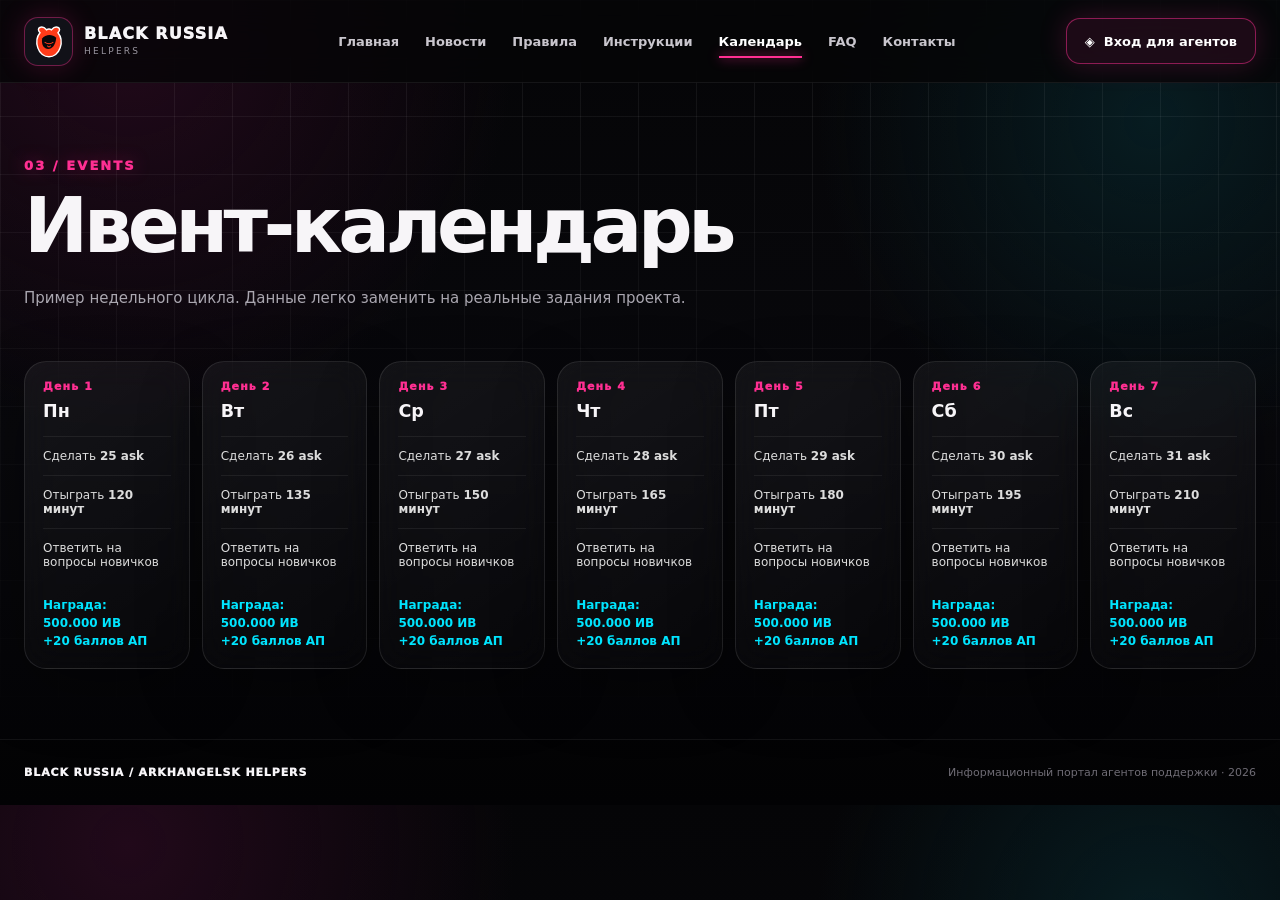
==== calendar.html @ 9c011f5d "Add files via upload" ====
<!doctype html><html lang="ru"><head><meta charset="utf-8"><meta name="viewport" content="width=device-width,initial-scale=1"><meta name="theme-color" content="#050507"><title>Календарь — Black Russia | Arkhangelsk Helpers</title><link rel="stylesheet" href="style.css"></head><body data-page="calendar"><header class="site-header"><div class="container header-inner"><a class="brand" href="index.html"><span class="brand-mark"><svg viewBox="0 0 100 100"><path d="M25 27C12 13 31 5 43 19c5-3 9-3 14 0C69 5 88 13 75 27c9 11 11 27 6 42-5 16-18 25-31 25S24 85 19 69c-5-15-3-31 6-42Z" fill="#ff3b19" stroke="#fff" stroke-width="4"/><path d="M31 43c8-11 27-14 39-2-2 21-11 31-22 31-12 0-20-11-17-29Z" fill="#08080b"/><path d="M39 54c6 5 16 5 22 0M46 64c2 3 6 3 8 0" fill="none" stroke="#ff3b19" stroke-width="3" stroke-linecap="round"/></svg></span><span class="brand-copy"><span class="brand-title">BLACK RUSSIA</span><span class="brand-sub">HELPERS</span></span></a><nav class="nav" id="mainNav"><a href="index.html" data-page="index">Главная</a><a href="news.html" data-page="news">Новости</a><a href="rules.html" data-page="rules">Правила</a><a href="instructions.html" data-page="instructions">Инструкции</a><a href="calendar.html" data-page="calendar">Календарь</a><a href="faq.html" data-page="faq">FAQ</a><a href="contacts.html" data-page="contacts">Контакты</a></nav><div class="header-actions"><a class="btn btn-primary login-btn" href="login.html">◈ &nbsp;Вход для агентов</a><button class="btn btn-ghost menu-toggle" id="menuToggle">☰</button></div></div></header><main><section class="page-hero"><div class="container reveal"><div class="eyebrow">03 / EVENTS</div><h1>Ивент-календарь</h1><p>Пример недельного цикла. Данные легко заменить на реальные задания проекта.</p></div></section><section class="container calendar"><article class="card day-card reveal"><div class="day-label">День 1</div><h3>Пн</h3><div class="task">Сделать <b>25 ask</b></div><div class="task">Отыграть <b>120 минут</b></div><div class="task">Ответить на вопросы новичков</div><div class="reward">Награда:<br>500.000 ИВ<br>+20 баллов АП</div></article><article class="card day-card reveal"><div class="day-label">День 2</div><h3>Вт</h3><div class="task">Сделать <b>26 ask</b></div><div class="task">Отыграть <b>135 минут</b></div><div class="task">Ответить на вопросы новичков</div><div class="reward">Награда:<br>500.000 ИВ<br>+20 баллов АП</div></article><article class="card day-card reveal"><div class="day-label">День 3</div><h3>Ср</h3><div class="task">Сделать <b>27 ask</b></div><div class="task">Отыграть <b>150 минут</b></div><div class="task">Ответить на вопросы новичков</div><div class="reward">Награда:<br>500.000 ИВ<br>+20 баллов АП</div></article><article class="card day-card reveal"><div class="day-label">День 4</div><h3>Чт</h3><div class="task">Сделать <b>28 ask</b></div><div class="task">Отыграть <b>165 минут</b></div><div class="task">Ответить на вопросы новичков</div><div class="reward">Награда:<br>500.000 ИВ<br>+20 баллов АП</div></article><article class="card day-card reveal"><div class="day-label">День 5</div><h3>Пт</h3><div class="task">Сделать <b>29 ask</b></div><div class="task">Отыграть <b>180 минут</b></div><div class="task">Ответить на вопросы новичков</div><div class="reward">Награда:<br>500.000 ИВ<br>+20 баллов АП</div></article><article class="card day-card reveal"><div class="day-label">День 6</div><h3>Сб</h3><div class="task">Сделать <b>30 ask</b></div><div class="task">Отыграть <b>195 минут</b></div><div class="task">Ответить на вопросы новичков</div><div class="reward">Награда:<br>500.000 ИВ<br>+20 баллов АП</div></article><article class="card day-card reveal"><div class="day-label">День 7</div><h3>Вс</h3><div class="task">Сделать <b>31 ask</b></div><div class="task">Отыграть <b>210 минут</b></div><div class="task">Ответить на вопросы новичков</div><div class="reward">Награда:<br>500.000 ИВ<br>+20 баллов АП</div></article></section></main><footer class="site-footer"><div class="container footer-inner"><div class="footer-brand">BLACK RUSSIA / ARKHANGELSK HELPERS</div><div class="footer-copy">Информационный портал агентов поддержки · 2026</div></div></footer><script src="script.js"></script></body></html>
---- style.css ----
:root{--bg:#050507;--panel:rgba(15,15,21,.76);--line:rgba(255,255,255,.1);--text:#f7f5f8;--muted:#aaa7b0;--pink:#ff2f92;--cyan:#00e5ff;--red:#ff3b19;--ease:cubic-bezier(.2,.8,.2,1)}
*{box-sizing:border-box}html{scroll-behavior:smooth}body{margin:0;background:radial-gradient(circle at 10% 5%,#21091a 0,transparent 28%),radial-gradient(circle at 90% 15%,#071c21 0,transparent 25%),linear-gradient(#050507,#08080c 55%,#030305);color:var(--text);font:15px Inter,system-ui,-apple-system,BlinkMacSystemFont,"Segoe UI",sans-serif;overflow-x:hidden}body:before{content:"";position:fixed;inset:0;pointer-events:none;z-index:-1;background-image:linear-gradient(#fff1 1px,transparent 1px),linear-gradient(90deg,#fff1 1px,transparent 1px);background-size:58px 58px;mask-image:linear-gradient(#000,transparent 85%)}a{color:inherit;text-decoration:none}button,input{font:inherit}.container{width:min(1440px,calc(100% - 48px));margin:auto}.site-header{position:sticky;top:0;z-index:50;background:#050507cc;backdrop-filter:blur(18px);border-bottom:1px solid #fff1}.header-inner{min-height:82px;display:flex;align-items:center;gap:24px}.brand{display:flex;align-items:center;gap:11px}.brand-mark{width:49px;height:49px;display:grid;place-items:center;border:1px solid #ff2f9266;border-radius:14px;background:#111118;box-shadow:0 0 28px #ff2f9233}.brand-mark svg{width:36px}.brand-copy{line-height:1}.brand-title{display:block;font-size:16px;font-weight:950;letter-spacing:.07em}.brand-sub{display:block;margin-top:5px;color:#99959f;font-size:9px;letter-spacing:.25em}.nav{display:flex;justify-content:center;gap:2px;flex:1}.nav a{position:relative;padding:12px;color:#c9c6cd;font-size:13px;font-weight:800}.nav a:after{content:"";position:absolute;left:12px;right:12px;bottom:3px;height:2px;background:var(--pink);box-shadow:0 0 12px var(--pink);transform:scaleX(0);transition:.25s}.nav a:hover,.nav a.active{color:#fff}.nav a:hover:after,.nav a.active:after{transform:scaleX(1)}.header-actions{display:flex}.btn{display:inline-flex;align-items:center;justify-content:center;min-height:46px;padding:0 18px;border:1px solid #fff2;border-radius:14px;color:#fff;font-weight:850;font-size:13px;cursor:pointer;transition:.25s var(--ease)}.btn:hover{transform:translateY(-3px)}.btn-primary{background:#ff2f9218;border-color:#ff2f9280;box-shadow:0 0 28px #ff2f9233}.btn-cyan{background:#00e5ff12;border-color:#00e5ff70;box-shadow:0 0 28px #00e5ff26}.btn-ghost{background:#ffffff08}.menu-toggle{display:none;width:46px;padding:0}.hero{min-height:650px;padding:78px 0 64px;display:flex;align-items:center}.hero-grid{display:grid;grid-template-columns:1.08fr .92fr;gap:45px;align-items:center}.eyebrow{font-size:13px;color:var(--pink);font-weight:950;letter-spacing:.16em;text-transform:uppercase;text-shadow:0 0 18px #ff2f9266}.hero h1{margin:10px 0 0;font-size:clamp(58px,8vw,120px);line-height:.82;letter-spacing:-.07em}.city{display:block;color:var(--pink);font-style:italic;text-shadow:0 0 12px #ff2f92aa,0 0 45px #ff2f9244}.helpers{display:block;color:var(--cyan);font-style:italic;text-shadow:0 0 12px #00e5ffaa,0 0 45px #00e5ff44}.hero-lead{max-width:620px;margin:32px 0;color:#c6c3ca;line-height:1.75;font-size:17px}.hero-actions{display:flex;gap:12px;flex-wrap:wrap}.hero-visual{position:relative;min-height:430px;overflow:hidden;border:1px solid #fff1;border-radius:32px;background:radial-gradient(ellipse at 55% 35%,#ff2f9238,transparent 35%),linear-gradient(#15151e,#07070c 75%);box-shadow:0 35px 90px #0009,0 0 50px #ff2f9218;transition:transform .2s}.visual-label{position:absolute;top:25px;left:25px;color:#bbb7bf;font-size:10px;letter-spacing:.2em}.bear-large{position:absolute;left:0;top:75px;width:210px;height:210px;display:grid;place-items:center;filter:drop-shadow(0 0 25px #ff3b1940)}.bear-large svg{width:180px}.skyline{position:absolute;left:0;right:0;bottom:0;height:60%}.building{position:absolute;bottom:0;background:linear-gradient(#252532,#08080d);border:1px solid #fff1}.building:after{content:"";position:absolute;inset:10px;background:repeating-linear-gradient(0deg,transparent 0 17px,#00e5ff14 18px 20px),repeating-linear-gradient(90deg,transparent 0 20px,#ff2f9218 21px 23px)}.b1{left:0;width:23%;height:42%}.b2{left:20%;width:27%;height:55%}.tower{left:47%;width:82px;height:82%}.tower:before{content:"";position:absolute;left:36px;top:-68px;width:9px;height:68px;background:#292936}.tower:after{content:"";position:absolute;left:39px;top:-84px;width:4px;height:16px;background:var(--pink);box-shadow:0 0 15px var(--pink)}.b4{right:20%;width:22%;height:35%}.b3{right:0;width:27%;height:48%}.water{position:absolute;bottom:0;left:0;right:0;height:24%;background:linear-gradient(#00e5ff10,#ff2f9215);border-top:1px solid #00e5ff22}.water:after{content:"";position:absolute;inset:25% 0 0;background:repeating-linear-gradient(0deg,#ff2f9220 0 1px,transparent 1px 17px);transform:skewY(-2deg)}.visual-city{position:absolute;bottom:24px;left:24px;color:#fff08;font-size:50px;font-weight:950;letter-spacing:-.05em}.section{padding:35px 0}.grid-4{display:grid;grid-template-columns:repeat(4,1fr);gap:16px}.card{background:linear-gradient(145deg,#ffffff0d,#ffffff03);border:1px solid var(--line);border-radius:22px;backdrop-filter:blur(15px);box-shadow:0 22px 65px #0005;overflow:hidden;transition:.3s var(--ease)}.card:hover{transform:translateY(-7px);border-color:#ff2f9244;box-shadow:0 28px 75px #0008,0 0 30px #ff2f9215}.portal-card{min-height:215px;padding:22px;display:flex;flex-direction:column}.icon-box{width:52px;height:52px;display:grid;place-items:center;margin-bottom:20px;border-radius:15px;color:var(--pink);background:#ff2f9215;border:1px solid #ff2f9238}.icon-box.cyan{color:var(--cyan);background:#00e5ff10;border-color:#00e5ff38}.icon-box svg{width:25px}.portal-card h3{margin:0 0 8px;font-size:20px}.portal-card p{margin:0;color:var(--muted);font-size:13px;line-height:1.55}.card-arrow{display:flex;justify-content:space-between;margin-top:auto;padding-top:20px;color:var(--pink);font-weight:850}.card-arrow.cyan{color:var(--cyan)}.dashboard-grid{display:grid;grid-template-columns:1.25fr .85fr .9fr;gap:16px}.panel{padding:24px}.section-head{display:flex;align-items:end;justify-content:space-between;gap:15px;margin-bottom:18px}.section-kicker{color:var(--pink);font-size:11px;font-weight:950;letter-spacing:.16em;text-transform:uppercase}.section h2{margin:6px 0 0;font-size:34px;letter-spacing:-.04em}.panel h3{margin:7px 0 18px;font-size:20px}.news-list{display:grid}.news-item{display:grid;grid-template-columns:64px 1fr;gap:14px;padding:14px 0;border-top:1px solid #fff1}.news-date{width:58px;height:58px;display:grid;place-items:center;text-align:center;border:1px solid #fff1;border-radius:12px;background:#fff1}.news-date b{font-size:19px}.news-date small{font-size:9px;color:#aaa}.news-item h4{margin:0 0 5px;font-size:14px}.news-item p{margin:0;color:var(--muted);font-size:12px}.dot{display:inline-block;width:7px;height:7px;border-radius:50%;background:var(--pink);box-shadow:0 0 10px var(--pink);margin-right:8px}.dot.cyan{background:var(--cyan);box-shadow:0 0 10px var(--cyan)}.link-list a{display:flex;justify-content:space-between;padding:13px 0;border-top:1px solid #fff1;color:#ddd}.link-list a:hover{color:var(--cyan)}.stats{display:grid;gap:18px}.stat-main{padding:5px 0 18px;border-bottom:1px solid #fff1}.stat-main strong{font-size:45px;color:var(--pink);text-shadow:0 0 20px #ff2f9244}.stat-main span,.stat strong+span{display:block;color:var(--muted);font-size:11px;text-transform:uppercase}.stat-row{display:grid;grid-template-columns:1fr 1fr;gap:12px}.stat strong{font-size:29px;color:var(--cyan)}.page-hero{padding:75px 0 35px}.page-hero h1{margin:8px 0;font-size:clamp(45px,6vw,78px);letter-spacing:-.06em}.page-hero p{max-width:780px;color:var(--muted);line-height:1.75}.content-grid{display:grid;grid-template-columns:1fr 1fr;gap:16px;padding-bottom:70px}.content-card{padding:25px}.rule-block{padding:23px 0;border-top:1px solid #fff1}.rule-block:first-child{border-top:0}.rule-num,.feed-date,.day-label{color:var(--pink);font-weight:950;letter-spacing:.1em;font-size:11px}.rule-block h3{margin:8px 0}.rule-block p{margin:0;color:var(--muted);line-height:1.7}.instruction-grid{display:grid;grid-template-columns:repeat(3,1fr);gap:16px;padding-bottom:70px}.instruction-card{padding:24px}.tag{display:inline-flex;padding:6px 9px;border:1px solid #00e5ff38;border-radius:999px;color:var(--cyan);background:#00e5ff10;font-size:10px;font-weight:900}.instruction-card h3{margin:15px 0 8px}.instruction-card p{color:var(--muted);line-height:1.65;font-size:13px;min-height:65px}.calendar{display:grid;grid-template-columns:repeat(7,1fr);gap:12px;padding-bottom:70px}.day-card{padding:18px;min-height:300px}.day-card h3{margin:8px 0 15px}.task{padding:12px 0;border-top:1px solid #fff1;font-size:12px;color:#ddd}.reward{margin-top:15px;color:var(--cyan);font-weight:900;font-size:12px;line-height:1.5}.feed{display:grid;gap:14px;padding-bottom:70px}.feed-item{padding:24px;display:grid;grid-template-columns:90px 1fr;gap:18px}.feed-item h3{margin:0 0 7px}.feed-item p{margin:0;color:var(--muted);line-height:1.7}.faq{display:grid;gap:10px;padding-bottom:70px}.faq-item{border:1px solid var(--line);border-radius:16px;background:#fff0008;overflow:hidden}.faq-question{width:100%;display:flex;justify-content:space-between;gap:15px;padding:20px;background:none;border:0;color:#fff;text-align:left;font-weight:850;cursor:pointer}.faq-question span:last-child{color:var(--pink);font-size:21px;transition:.25s}.faq-answer{display:grid;grid-template-rows:0fr;transition:grid-template-rows .3s}.faq-answer>div{overflow:hidden}.faq-answer p{margin:0;padding:0 20px 20px;color:var(--muted);line-height:1.7;font-size:13px}.faq-item.open .faq-answer{grid-template-rows:1fr}.faq-item.open .faq-question span:last-child{transform:rotate(45deg)}.contacts{display:grid;grid-template-columns:1.2fr .8fr;gap:16px;padding-bottom:70px}.contact-card{padding:28px}.contact-row{display:flex;gap:14px;padding:17px 0;border-top:1px solid #fff1}.contact-row .icon-box{margin:0;flex:none}.contact-row strong{display:block;margin-bottom:4px}.contact-row span:not(.icon-box){color:var(--muted);font-size:13px}.login-wrap{min-height:calc(100vh - 82px);display:grid;place-items:center;padding:60px 0}.login-card{width:min(500px,100%);padding:34px}.login-card h1{margin:7px 0;font-size:36px}.login-card p{color:var(--muted);line-height:1.6;font-size:13px}.field{margin:18px 0}.field label{display:block;margin-bottom:8px;font-size:12px;font-weight:850}.field input{width:100%;height:50px;padding:0 14px;border:1px solid #fff2;border-radius:13px;background:#09090d;color:#fff;outline:0}.field input:focus{border-color:#ff2f9290;box-shadow:0 0 0 4px #ff2f9212}.login-note{text-align:center;color:#77747d;font-size:11px;margin-top:15px}.site-footer{border-top:1px solid #fff1;padding:26px 0;background:#0003}.footer-inner{display:flex;justify-content:space-between;gap:20px}.footer-brand{font-size:11px;font-weight:950;letter-spacing:.08em}.footer-copy{color:#6f6c75;font-size:11px}.reveal{opacity:0;transform:translateY(20px);transition:.7s var(--ease)}.reveal.visible{opacity:1;transform:none}@media(max-width:1100px){.grid-4{grid-template-columns:repeat(2,1fr)}.dashboard-grid{grid-template-columns:1fr 1fr}.dashboard-grid .panel:first-child{grid-column:1/-1}.instruction-grid{grid-template-columns:repeat(2,1fr)}.calendar{grid-template-columns:repeat(4,1fr)}.nav a{padding-inline:7px;font-size:12px}}@media(max-width:820px){.container{width:calc(100% - 28px)}.header-inner{min-height:70px}.login-btn{display:none}.menu-toggle{display:inline-flex}.nav{position:absolute;top:76px;left:14px;right:14px;display:grid;grid-template-columns:repeat(2,1fr);padding:10px;background:#08080cf7;border:1px solid var(--line);border-radius:18px;opacity:0;pointer-events:none;transform:translateY(-8px);transition:.25s}.nav.open{opacity:1;pointer-events:auto;transform:none}.hero{padding:55px 0 40px}.hero-grid{grid-template-columns:1fr}.hero-visual{min-height:360px}.dashboard-grid,.content-grid,.contacts{grid-template-columns:1fr}.dashboard-grid .panel:first-child{grid-column:auto}.calendar{grid-template-columns:repeat(2,1fr)}}@media(max-width:560px){.grid-4,.instruction-grid,.calendar{grid-template-columns:1fr}.hero h1{font-size:62px}.hero-actions .btn{width:100%}.hero-visual{min-height:300px}.bear-large{width:150px;height:150px}.bear-large svg{width:130px}.visual-city{font-size:35px}.panel,.content-card,.contact-card,.login-card{padding:20px}.feed-item{grid-template-columns:1fr}.footer-inner{flex-direction:column}}
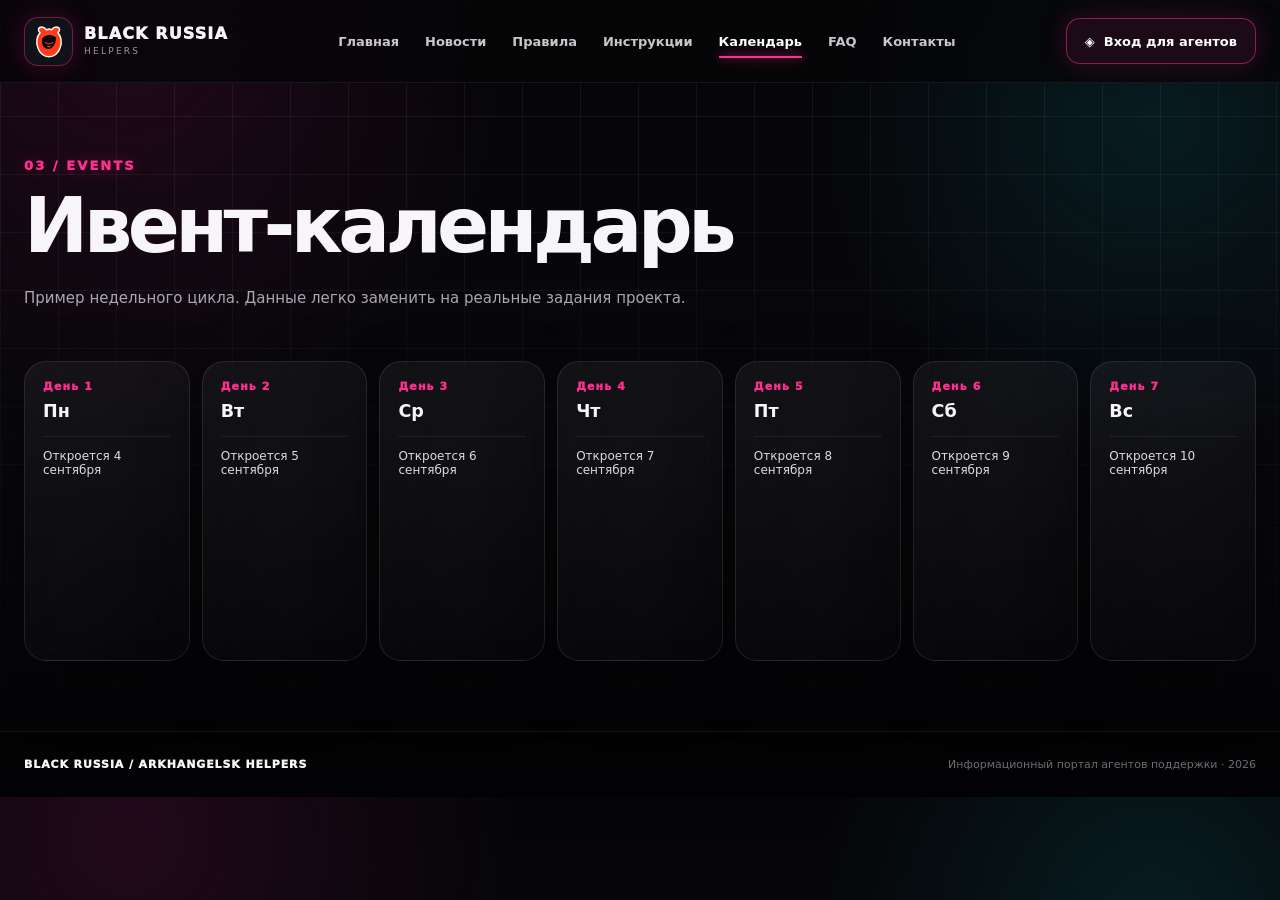
==== commit bac0f0fc: "Update calendar.html" ====
--- a/calendar.html
+++ b/calendar.html
@@ -1 +1,45 @@
-<!doctype html><html lang="ru"><head><meta charset="utf-8"><meta name="viewport" content="width=device-width,initial-scale=1"><meta name="theme-color" content="#050507"><title>Календарь — Black Russia | Arkhangelsk Helpers</title><link rel="stylesheet" href="style.css"></head><body data-page="calendar"><header class="site-header"><div class="container header-inner"><a class="brand" href="index.html"><span class="brand-mark"><svg viewBox="0 0 100 100"><path d="M25 27C12 13 31 5 43 19c5-3 9-3 14 0C69 5 88 13 75 27c9 11 11 27 6 42-5 16-18 25-31 25S24 85 19 69c-5-15-3-31 6-42Z" fill="#ff3b19" stroke="#fff" stroke-width="4"/><path d="M31 43c8-11 27-14 39-2-2 21-11 31-22 31-12 0-20-11-17-29Z" fill="#08080b"/><path d="M39 54c6 5 16 5 22 0M46 64c2 3 6 3 8 0" fill="none" stroke="#ff3b19" stroke-width="3" stroke-linecap="round"/></svg></span><span class="brand-copy"><span class="brand-title">BLACK RUSSIA</span><span class="brand-sub">HELPERS</span></span></a><nav class="nav" id="mainNav"><a href="index.html" data-page="index">Главная</a><a href="news.html" data-page="news">Новости</a><a href="rules.html" data-page="rules">Правила</a><a href="instructions.html" data-page="instructions">Инструкции</a><a href="calendar.html" data-page="calendar">Календарь</a><a href="faq.html" data-page="faq">FAQ</a><a href="contacts.html" data-page="contacts">Контакты</a></nav><div class="header-actions"><a class="btn btn-primary login-btn" href="login.html">◈ &nbsp;Вход для агентов</a><button class="btn btn-ghost menu-toggle" id="menuToggle">☰</button></div></div></header><main><section class="page-hero"><div class="container reveal"><div class="eyebrow">03 / EVENTS</div><h1>Ивент-календарь</h1><p>Пример недельного цикла. Данные легко заменить на реальные задания проекта.</p></div></section><section class="container calendar"><article class="card day-card reveal"><div class="day-label">День 1</div><h3>Пн</h3><div class="task">Сделать <b>25 ask</b></div><div class="task">Отыграть <b>120 минут</b></div><div class="task">Ответить на вопросы новичков</div><div class="reward">Награда:<br>500.000 ИВ<br>+20 баллов АП</div></article><article class="card day-card reveal"><div class="day-label">День 2</div><h3>Вт</h3><div class="task">Сделать <b>26 ask</b></div><div class="task">Отыграть <b>135 минут</b></div><div class="task">Ответить на вопросы новичков</div><div class="reward">Награда:<br>500.000 ИВ<br>+20 баллов АП</div></article><article class="card day-card reveal"><div class="day-label">День 3</div><h3>Ср</h3><div class="task">Сделать <b>27 ask</b></div><div class="task">Отыграть <b>150 минут</b></div><div class="task">Ответить на вопросы новичков</div><div class="reward">Награда:<br>500.000 ИВ<br>+20 баллов АП</div></article><article class="card day-card reveal"><div class="day-label">День 4</div><h3>Чт</h3><div class="task">Сделать <b>28 ask</b></div><div class="task">Отыграть <b>165 минут</b></div><div class="task">Ответить на вопросы новичков</div><div class="reward">Награда:<br>500.000 ИВ<br>+20 баллов АП</div></article><article class="card day-card reveal"><div class="day-label">День 5</div><h3>Пт</h3><div class="task">Сделать <b>29 ask</b></div><div class="task">Отыграть <b>180 минут</b></div><div class="task">Ответить на вопросы новичков</div><div class="reward">Награда:<br>500.000 ИВ<br>+20 баллов АП</div></article><article class="card day-card reveal"><div class="day-label">День 6</div><h3>Сб</h3><div class="task">Сделать <b>30 ask</b></div><div class="task">Отыграть <b>195 минут</b></div><div class="task">Ответить на вопросы новичков</div><div class="reward">Награда:<br>500.000 ИВ<br>+20 баллов АП</div></article><article class="card day-card reveal"><div class="day-label">День 7</div><h3>Вс</h3><div class="task">Сделать <b>31 ask</b></div><div class="task">Отыграть <b>210 минут</b></div><div class="task">Ответить на вопросы новичков</div><div class="reward">Награда:<br>500.000 ИВ<br>+20 баллов АП</div></article></section></main><footer class="site-footer"><div class="container footer-inner"><div class="footer-brand">BLACK RUSSIA / ARKHANGELSK HELPERS</div><div class="footer-copy">Информационный портал агентов поддержки · 2026</div></div></footer><script src="script.js"></script></body></html>+<!doctype html><html lang="ru"><head><meta charset="utf-8"><meta name="viewport" content="width=device-width,initial-scale=1"><meta name="theme-color" content="#050507"><title>Календарь — Black Russia | Arkhangelsk Helpers</title><link rel="stylesheet" href="style.css"></head><body data-page="calendar"><header class="site-header"><div class="container header-inner"><a class="brand" href="index.html"><span class="brand-mark"><svg viewBox="0 0 100 100"><path d="M25 27C12 13 31 5 43 19c5-3 9-3 14 0C69 5 88 13 75 27c9 11 11 27 6 42-5 16-18 25-31 25S24 85 19 69c-5-15-3-31 6-42Z" fill="#ff3b19" stroke="#fff" stroke-width="4"/><path d="M31 43c8-11 27-14 39-2-2 21-11 31-22 31-12 0-20-11-17-29Z" fill="#08080b"/><path d="M39 54c6 5 16 5 22 0M46 64c2 3 6 3 8 0" fill="none" stroke="#ff3b19" stroke-width="3" stroke-linecap="round"/></svg></span><span class="brand-copy"><span class="brand-title">BLACK RUSSIA</span><span class="brand-sub">HELPERS</span></span></a><nav class="nav" id="mainNav"><a href="index.html" data-page="index">Главная</a><a href="news.html" data-page="news">Новости</a><a href="rules.html" data-page="rules">Правила</a><a href="instructions.html" data-page="instructions">Инструкции</a><a href="calendar.html" data-page="calendar">Календарь</a><a href="faq.html" data-page="faq">FAQ</a><a href="contacts.html" data-page="contacts">Контакты</a></nav><div class="header-actions"><a class="btn btn-primary login-btn" href="login.html">◈ &nbsp;Вход для агентов</a><button class="btn btn-ghost menu-toggle" id="menuToggle">☰</button></div></div></header><main><section class="page-hero"><div class="container reveal"><div class="eyebrow">03 / EVENTS</div><h1>Ивент-календарь</h1><p>Пример недельного цикла. Данные легко заменить на реальные задания проекта.</p></div></section><section class="container calendar">
+
+    <article class="card day-card reveal">
+        <div class="day-label">День 1</div>
+        <h3>Пн</h3>
+        <div class="task">Откроется 4 сентября</div>
+    </article>
+
+    <article class="card day-card reveal">
+        <div class="day-label">День 2</div>
+        <h3>Вт</h3>
+        <div class="task">Откроется 5 сентября</div>
+    </article>
+
+    <article class="card day-card reveal">
+        <div class="day-label">День 3</div>
+        <h3>Ср</h3>
+        <div class="task">Откроется 6 сентября</div>
+    </article>
+
+    <article class="card day-card reveal">
+        <div class="day-label">День 4</div>
+        <h3>Чт</h3>
+        <div class="task">Откроется 7 сентября</div>
+    </article>
+
+    <article class="card day-card reveal">
+        <div class="day-label">День 5</div>
+        <h3>Пт</h3>
+        <div class="task">Откроется 8 сентября</div>
+    </article>
+
+    <article class="card day-card reveal">
+        <div class="day-label">День 6</div>
+        <h3>Сб</h3>
+        <div class="task">Откроется 9 сентября</div>
+    </article>
+
+    <article class="card day-card reveal">
+        <div class="day-label">День 7</div>
+        <h3>Вс</h3>
+        <div class="task">Откроется 10 сентября</div>
+    </article>
+
+</section></main><footer class="site-footer"><div class="container footer-inner"><div class="footer-brand">BLACK RUSSIA / ARKHANGELSK HELPERS</div><div class="footer-copy">Информационный портал агентов поддержки · 2026</div></div></footer><script src="script.js"></script></body></html>
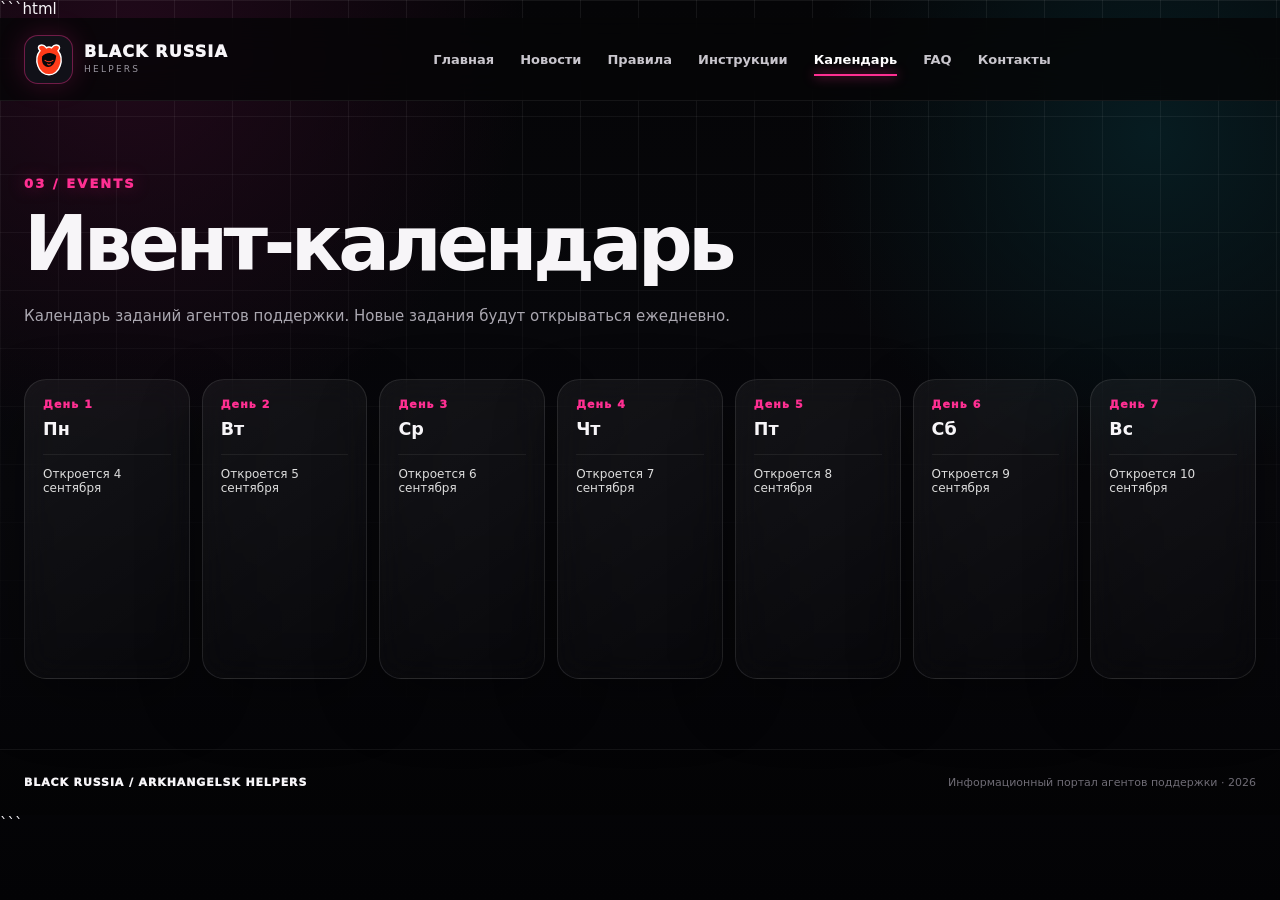
==== commit 88998410: "Update calendar.html" ====
--- a/calendar.html
+++ b/calendar.html
@@ -1,45 +1,306 @@
-<!doctype html><html lang="ru"><head><meta charset="utf-8"><meta name="viewport" content="width=device-width,initial-scale=1"><meta name="theme-color" content="#050507"><title>Календарь — Black Russia | Arkhangelsk Helpers</title><link rel="stylesheet" href="style.css"></head><body data-page="calendar"><header class="site-header"><div class="container header-inner"><a class="brand" href="index.html"><span class="brand-mark"><svg viewBox="0 0 100 100"><path d="M25 27C12 13 31 5 43 19c5-3 9-3 14 0C69 5 88 13 75 27c9 11 11 27 6 42-5 16-18 25-31 25S24 85 19 69c-5-15-3-31 6-42Z" fill="#ff3b19" stroke="#fff" stroke-width="4"/><path d="M31 43c8-11 27-14 39-2-2 21-11 31-22 31-12 0-20-11-17-29Z" fill="#08080b"/><path d="M39 54c6 5 16 5 22 0M46 64c2 3 6 3 8 0" fill="none" stroke="#ff3b19" stroke-width="3" stroke-linecap="round"/></svg></span><span class="brand-copy"><span class="brand-title">BLACK RUSSIA</span><span class="brand-sub">HELPERS</span></span></a><nav class="nav" id="mainNav"><a href="index.html" data-page="index">Главная</a><a href="news.html" data-page="news">Новости</a><a href="rules.html" data-page="rules">Правила</a><a href="instructions.html" data-page="instructions">Инструкции</a><a href="calendar.html" data-page="calendar">Календарь</a><a href="faq.html" data-page="faq">FAQ</a><a href="contacts.html" data-page="contacts">Контакты</a></nav><div class="header-actions"><a class="btn btn-primary login-btn" href="login.html">◈ &nbsp;Вход для агентов</a><button class="btn btn-ghost menu-toggle" id="menuToggle">☰</button></div></div></header><main><section class="page-hero"><div class="container reveal"><div class="eyebrow">03 / EVENTS</div><h1>Ивент-календарь</h1><p>Пример недельного цикла. Данные легко заменить на реальные задания проекта.</p></div></section><section class="container calendar">
-
-    <article class="card day-card reveal">
-        <div class="day-label">День 1</div>
-        <h3>Пн</h3>
-        <div class="task">Откроется 4 сентября</div>
-    </article>
-
-    <article class="card day-card reveal">
-        <div class="day-label">День 2</div>
-        <h3>Вт</h3>
-        <div class="task">Откроется 5 сентября</div>
-    </article>
-
-    <article class="card day-card reveal">
-        <div class="day-label">День 3</div>
-        <h3>Ср</h3>
-        <div class="task">Откроется 6 сентября</div>
-    </article>
-
-    <article class="card day-card reveal">
-        <div class="day-label">День 4</div>
-        <h3>Чт</h3>
-        <div class="task">Откроется 7 сентября</div>
-    </article>
-
-    <article class="card day-card reveal">
-        <div class="day-label">День 5</div>
-        <h3>Пт</h3>
-        <div class="task">Откроется 8 сентября</div>
-    </article>
-
-    <article class="card day-card reveal">
-        <div class="day-label">День 6</div>
-        <h3>Сб</h3>
-        <div class="task">Откроется 9 сентября</div>
-    </article>
-
-    <article class="card day-card reveal">
-        <div class="day-label">День 7</div>
-        <h3>Вс</h3>
-        <div class="task">Откроется 10 сентября</div>
-    </article>
-
-</section></main><footer class="site-footer"><div class="container footer-inner"><div class="footer-brand">BLACK RUSSIA / ARKHANGELSK HELPERS</div><div class="footer-copy">Информационный портал агентов поддержки · 2026</div></div></footer><script src="script.js"></script></body></html>
+```html
+<!doctype html>
+<html lang="ru">
+
+<head>
+    <meta charset="utf-8">
+    <meta name="viewport" content="width=device-width,initial-scale=1">
+    <meta name="theme-color" content="#050507">
+
+    <title>Календарь — Black Russia | Arkhangelsk Helpers</title>
+
+    <link rel="stylesheet" href="style.css">
+</head>
+
+<body data-page="calendar">
+
+<header class="site-header">
+
+    <div class="container header-inner">
+
+        <a class="brand" href="index.html">
+
+            <span class="brand-mark">
+
+                <svg viewBox="0 0 100 100">
+
+                    <path
+                        d="M25 27C12 13 31 5 43 19c5-3 9-3 14 0C69 5 88 13 75 27c9 11 11 27 6 42-5 16-18 25-31 25S24 85 19 69c-5-15-3-31 6-42Z"
+                        fill="#ff3b19"
+                        stroke="#fff"
+                        stroke-width="4"
+                    />
+
+                    <path
+                        d="M31 43c8-11 27-14 39-2-2 21-11 31-22 31-12 0-20-11-17-29Z"
+                        fill="#08080b"
+                    />
+
+                    <path
+                        d="M39 54c6 5 16 5 22 0M46 64c2 3 6 3 8 0"
+                        fill="none"
+                        stroke="#ff3b19"
+                        stroke-width="3"
+                        stroke-linecap="round"
+                    />
+
+                </svg>
+
+            </span>
+
+            <span class="brand-copy">
+
+                <span class="brand-title">
+                    BLACK RUSSIA
+                </span>
+
+                <span class="brand-sub">
+                    HELPERS
+                </span>
+
+            </span>
+
+        </a>
+
+
+        <nav class="nav" id="mainNav">
+
+            <a href="index.html" data-page="index">
+                Главная
+            </a>
+
+            <a href="news.html" data-page="news">
+                Новости
+            </a>
+
+            <a
+                href="https://forum.blackrussia.online/threads/arkhangelsk-helpers-%D0%9F%D1%80%D0%B0%D0%B2%D0%B8%D0%BB%D0%B0-%D0%B8-%D0%BE%D0%B1%D1%8F%D0%B7%D0%B0%D0%BD%D0%BD%D0%BE%D1%81%D1%82%D0%B8-%D0%90%D0%B3%D0%B5%D0%BD%D1%82%D0%BE%D0%B2-%D0%9F%D0%BE%D0%B4%D0%B4%D0%B5%D1%80%D0%B6%D0%BA%D0%B8.15713143/"
+                target="_blank"
+                rel="noopener noreferrer"
+            >
+                Правила
+            </a>
+
+            <a href="instructions.html" data-page="instructions">
+                Инструкции
+            </a>
+
+            <a href="calendar.html" data-page="calendar">
+                Календарь
+            </a>
+
+            <a href="faq.html" data-page="faq">
+                FAQ
+            </a>
+
+            <a href="contacts.html" data-page="contacts">
+                Контакты
+            </a>
+
+        </nav>
+
+
+        <div class="header-actions">
+
+            <button
+                class="btn btn-ghost menu-toggle"
+                id="menuToggle"
+            >
+                ☰
+            </button>
+
+        </div>
+
+    </div>
+
+</header>
+
+
+<main>
+
+    <section class="page-hero">
+
+        <div class="container reveal">
+
+            <div class="eyebrow">
+                03 / EVENTS
+            </div>
+
+            <h1>
+                Ивент-календарь
+            </h1>
+
+            <p>
+                Календарь заданий агентов поддержки.
+                Новые задания будут открываться ежедневно.
+            </p>
+
+        </div>
+
+    </section>
+
+
+    <section class="container calendar">
+
+
+        <!-- ДЕНЬ 1 -->
+
+        <article class="card day-card reveal">
+
+            <div class="day-label">
+                День 1
+            </div>
+
+            <h3>
+                Пн
+            </h3>
+
+            <div class="task">
+                Откроется 4 сентября
+            </div>
+
+        </article>
+
+
+        <!-- ДЕНЬ 2 -->
+
+        <article class="card day-card reveal">
+
+            <div class="day-label">
+                День 2
+            </div>
+
+            <h3>
+                Вт
+            </h3>
+
+            <div class="task">
+                Откроется 5 сентября
+            </div>
+
+        </article>
+
+
+        <!-- ДЕНЬ 3 -->
+
+        <article class="card day-card reveal">
+
+            <div class="day-label">
+                День 3
+            </div>
+
+            <h3>
+                Ср
+            </h3>
+
+            <div class="task">
+                Откроется 6 сентября
+            </div>
+
+        </article>
+
+
+        <!-- ДЕНЬ 4 -->
+
+        <article class="card day-card reveal">
+
+            <div class="day-label">
+                День 4
+            </div>
+
+            <h3>
+                Чт
+            </h3>
+
+            <div class="task">
+                Откроется 7 сентября
+            </div>
+
+        </article>
+
+
+        <!-- ДЕНЬ 5 -->
+
+        <article class="card day-card reveal">
+
+            <div class="day-label">
+                День 5
+            </div>
+
+            <h3>
+                Пт
+            </h3>
+
+            <div class="task">
+                Откроется 8 сентября
+            </div>
+
+        </article>
+
+
+        <!-- ДЕНЬ 6 -->
+
+        <article class="card day-card reveal">
+
+            <div class="day-label">
+                День 6
+            </div>
+
+            <h3>
+                Сб
+            </h3>
+
+            <div class="task">
+                Откроется 9 сентября
+            </div>
+
+        </article>
+
+
+        <!-- ДЕНЬ 7 -->
+
+        <article class="card day-card reveal">
+
+            <div class="day-label">
+                День 7
+            </div>
+
+            <h3>
+                Вс
+            </h3>
+
+            <div class="task">
+                Откроется 10 сентября
+            </div>
+
+        </article>
+
+
+    </section>
+
+</main>
+
+
+<footer class="site-footer">
+
+    <div class="container footer-inner">
+
+        <div class="footer-brand">
+            BLACK RUSSIA / ARKHANGELSK HELPERS
+        </div>
+
+        <div class="footer-copy">
+            Информационный портал агентов поддержки · 2026
+        </div>
+
+    </div>
+
+</footer>
+
+
+<script src="script.js"></script>
+
+</body>
+
+</html>
+```
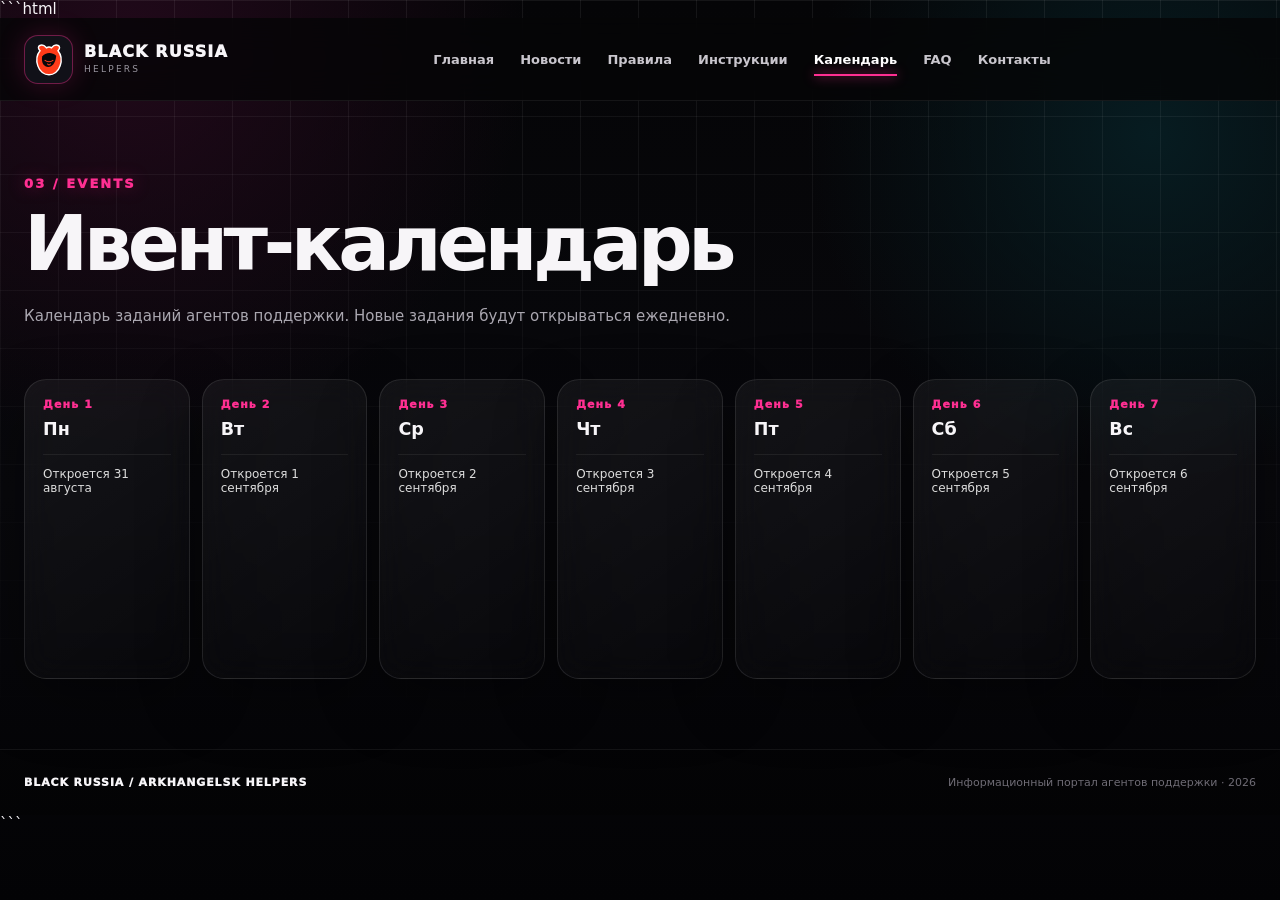
==== commit b603d8a9: "Update calendar.html" ====
--- a/calendar.html
+++ b/calendar.html
@@ -156,22 +156,98 @@
             </h3>
 
             <div class="task">
+                Откроется 31 августа
+            </div>
+
+        </article>
+
+
+        <!-- ДЕНЬ 2 -->
+
+        <article class="card day-card reveal">
+
+            <div class="day-label">
+                День 2
+            </div>
+
+            <h3>
+                Вт
+            </h3>
+
+            <div class="task">
+                Откроется 1 сентября
+            </div>
+
+        </article>
+
+
+        <!-- ДЕНЬ 3 -->
+
+        <article class="card day-card reveal">
+
+            <div class="day-label">
+                День 3
+            </div>
+
+            <h3>
+                Ср
+            </h3>
+
+            <div class="task">
+                Откроется 2 сентября
+            </div>
+
+        </article>
+
+
+        <!-- ДЕНЬ 4 -->
+
+        <article class="card day-card reveal">
+
+            <div class="day-label">
+                День 4
+            </div>
+
+            <h3>
+                Чт
+            </h3>
+
+            <div class="task">
+                Откроется 3 сентября
+            </div>
+
+        </article>
+
+
+        <!-- ДЕНЬ 5 -->
+
+        <article class="card day-card reveal">
+
+            <div class="day-label">
+                День 5
+            </div>
+
+            <h3>
+                Пт
+            </h3>
+
+            <div class="task">
                 Откроется 4 сентября
             </div>
 
         </article>
 
 
-        <!-- ДЕНЬ 2 -->
-
-        <article class="card day-card reveal">
-
-            <div class="day-label">
-                День 2
-            </div>
-
-            <h3>
-                Вт
+        <!-- ДЕНЬ 6 -->
+
+        <article class="card day-card reveal">
+
+            <div class="day-label">
+                День 6
+            </div>
+
+            <h3>
+                Сб
             </h3>
 
             <div class="task">
@@ -181,96 +257,20 @@
         </article>
 
 
-        <!-- ДЕНЬ 3 -->
-
-        <article class="card day-card reveal">
-
-            <div class="day-label">
-                День 3
-            </div>
-
-            <h3>
-                Ср
+        <!-- ДЕНЬ 7 -->
+
+        <article class="card day-card reveal">
+
+            <div class="day-label">
+                День 7
+            </div>
+
+            <h3>
+                Вс
             </h3>
 
             <div class="task">
                 Откроется 6 сентября
-            </div>
-
-        </article>
-
-
-        <!-- ДЕНЬ 4 -->
-
-        <article class="card day-card reveal">
-
-            <div class="day-label">
-                День 4
-            </div>
-
-            <h3>
-                Чт
-            </h3>
-
-            <div class="task">
-                Откроется 7 сентября
-            </div>
-
-        </article>
-
-
-        <!-- ДЕНЬ 5 -->
-
-        <article class="card day-card reveal">
-
-            <div class="day-label">
-                День 5
-            </div>
-
-            <h3>
-                Пт
-            </h3>
-
-            <div class="task">
-                Откроется 8 сентября
-            </div>
-
-        </article>
-
-
-        <!-- ДЕНЬ 6 -->
-
-        <article class="card day-card reveal">
-
-            <div class="day-label">
-                День 6
-            </div>
-
-            <h3>
-                Сб
-            </h3>
-
-            <div class="task">
-                Откроется 9 сентября
-            </div>
-
-        </article>
-
-
-        <!-- ДЕНЬ 7 -->
-
-        <article class="card day-card reveal">
-
-            <div class="day-label">
-                День 7
-            </div>
-
-            <h3>
-                Вс
-            </h3>
-
-            <div class="task">
-                Откроется 10 сентября
             </div>
 
         </article>
